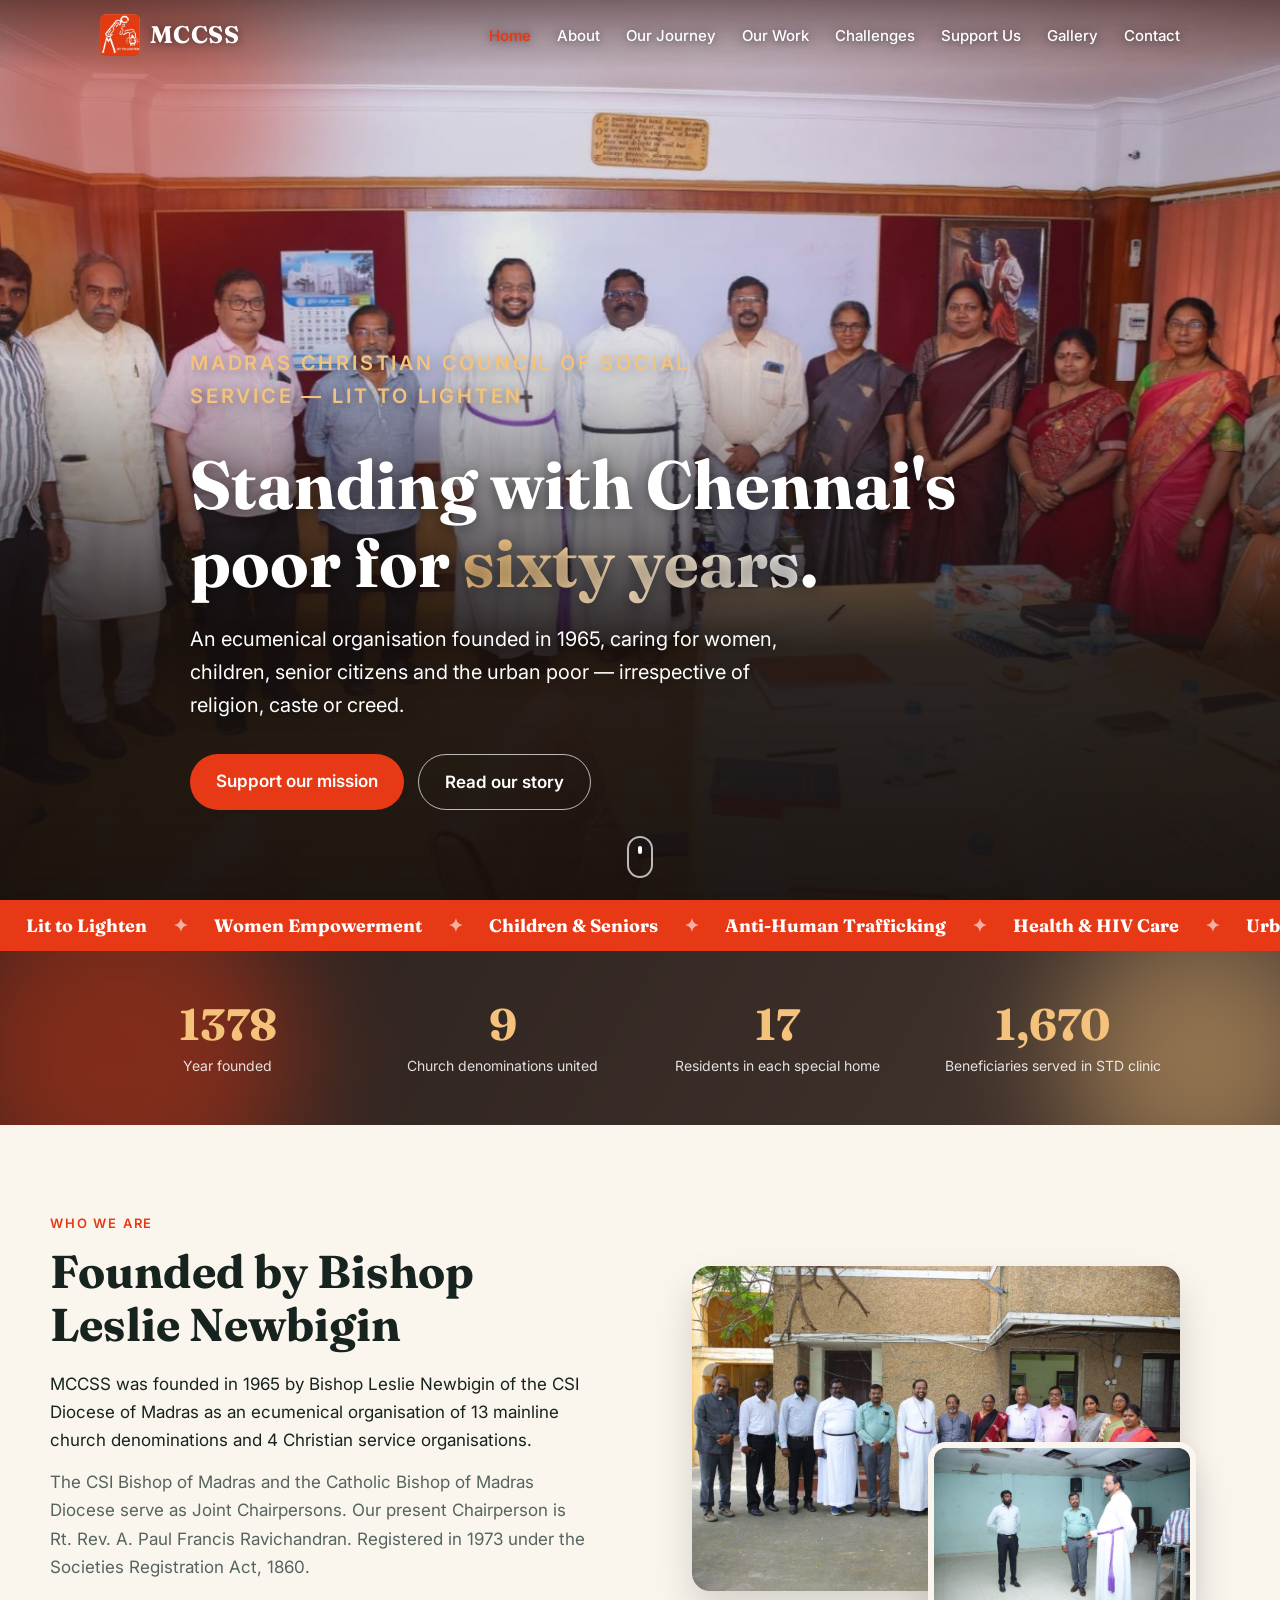
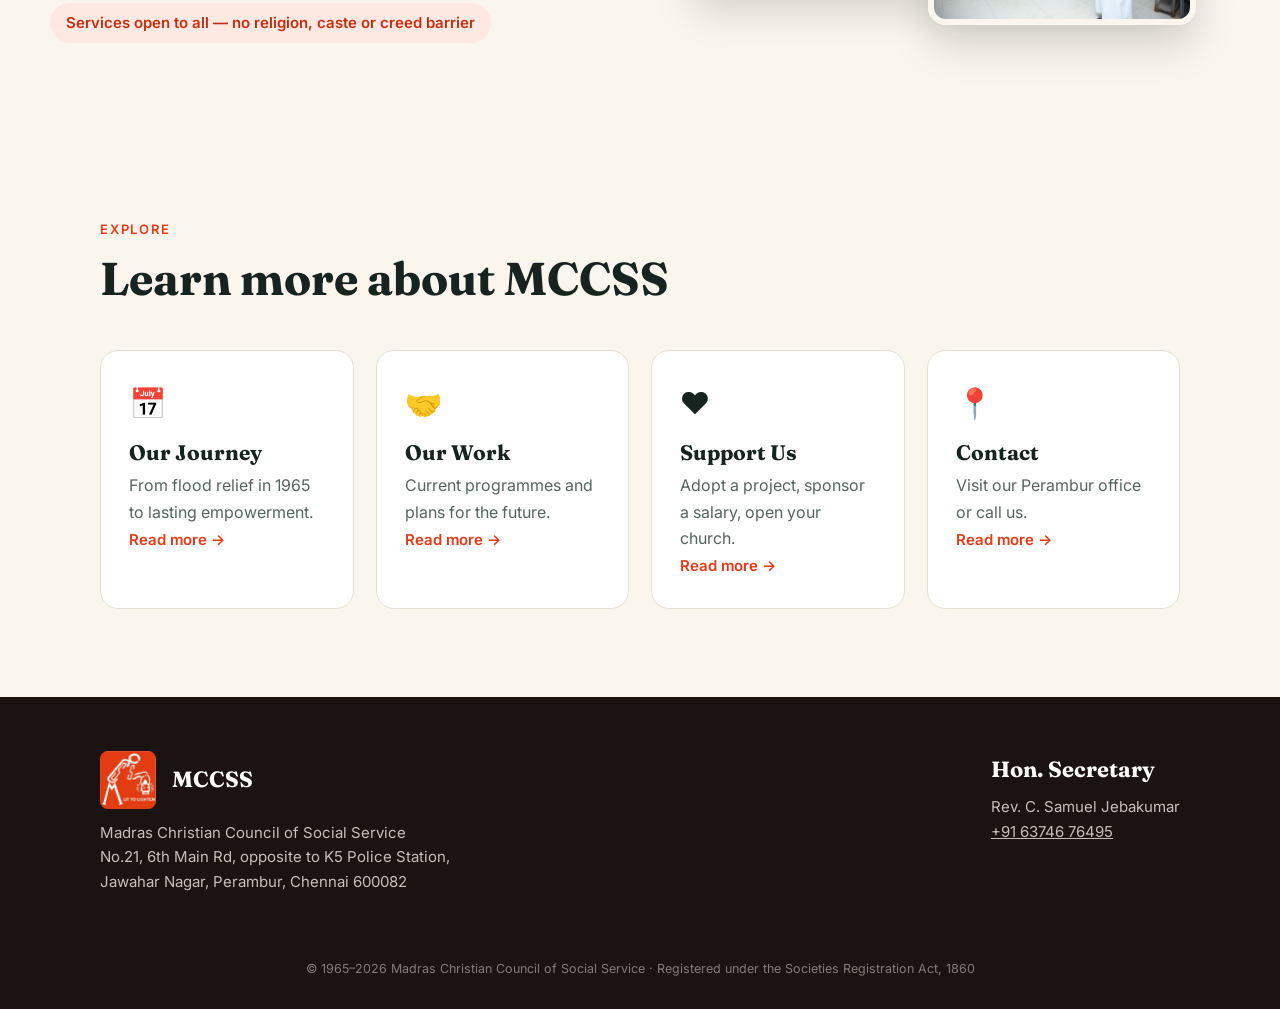
==== index.html @ bb4eff81 "Add MCCSS multi-page website Co-Authored-By: Claude Sonnet 5.5 <noreply@anthropic.com>" ====
<!doctype html>
<html lang="en">
<head>
<meta charset="utf-8">
<link rel="icon" type="image/png" href="img/logo.png">
<meta name="viewport" content="width=device-width,initial-scale=1">
<title>MCCSS — Madras Christian Council of Social Service</title>
<meta name="description" content="Serving Chennai's poor, women and children since 1965. An ecumenical social service organisation open to all irrespective of religion, caste or creed.">
<link rel="preconnect" href="https://fonts.googleapis.com">
<link href="https://fonts.googleapis.com/css2?family=Fraunces:opsz,wght@9..144,500;9..144,700&family=Inter:wght@400;500;600&display=swap" rel="stylesheet">
<link rel="stylesheet" href="css/style.css">
<link rel="stylesheet" href="css/anim.css">
</head>
<body>
<nav id="nav"><div class="wrap">
 <a class="logo" href="index.html"><img src="img/logo.png" alt="" width="40" height="42"><span>MCCSS</span></a>
 <button class="menu" aria-label="Menu" onclick="document.getElementById('m').classList.toggle('o')">&#9776;</button>
 <ul id="m" onclick="this.classList.remove('o')"><li><a href="index.html" class="on">Home</a></li><li><a href="about.html">About</a></li><li><a href="journey.html">Our Journey</a></li><li><a href="programmes.html">Our Work</a></li><li><a href="challenges.html">Challenges</a></li><li><a href="support.html">Support Us</a></li><li><a href="gallery.html">Gallery</a></li><li><a href="contact.html">Contact</a></li></ul>
</div></nav>

<header class="hero" id="top"><div class="wrap">
 <p class="eyebrow">Madras Christian Council of Social Service — Lit to Lighten</p>
 <h1>Standing with Chennai's poor for <em>sixty years</em>.</h1>
 <p>An ecumenical organisation founded in 1965, caring for women, children, senior citizens and the urban poor — irrespective of religion, caste or creed.</p>
 <div class="btns"><a class="btn" href="support.html">Support our mission</a><a class="btn ghost" href="journey.html">Read our story</a></div>
</div></header>
<div class="stats"><div class="wrap">
 <div><b data-n="1965" data-plain="1">0</b><span>Year founded</span></div>
 <div><b data-n="13">0</b><span>Church denominations united</span></div>
 <div><b data-n="25">0</b><span>Residents in each special home</span></div>
 <div><b data-n="2500" data-plus="1">0</b><span>Beneficiaries served in STD clinic</span></div>
</div></div>

<section id="about"><div class="wrap about">
 <div class="rv">
  <p class="eyebrow">Who we are</p>
  <h2>Founded by Bishop Leslie Newbigin</h2>
  <p>MCCSS was founded in 1965 by Bishop Leslie Newbigin of the CSI Diocese of Madras as an ecumenical organisation of 13 mainline church denominations and 4 Christian service organisations.</p>
  <p>The CSI Bishop of Madras and the Catholic Bishop of Madras Diocese serve as Joint Chairpersons. Our present Chairperson is Rt. Rev. A. Paul Francis Ravichandran. Registered in 1973 under the Societies Registration Act, 1860.</p>
  <span class="pill">Services open to all — no religion, caste or creed barrier</span>
 </div>
 <div class="pics rv"><img src="img/image10.jpg" alt="MCCSS Executive Committee members outside the office" loading="lazy"><img src="img/image7.jpg" alt="Joint Chairperson's visit to MCCSS" loading="lazy"></div>
</div></section>

<section class="ex"><div class="wrap">
 <p class="eyebrow">Explore</p><h2>Learn more about MCCSS</h2>
 <div class="grid">
  <a class="card rv" href="journey.html"><div class="ic">&#128197;</div><h3>Our Journey</h3><p>From flood relief in 1965 to lasting empowerment.</p><span>Read more &rarr;</span></a>
  <a class="card rv" href="programmes.html"><div class="ic">&#129309;</div><h3>Our Work</h3><p>Current programmes and plans for the future.</p><span>Read more &rarr;</span></a>
  <a class="card rv" href="support.html"><div class="ic">&#10084;&#65039;</div><h3>Support Us</h3><p>Adopt a project, sponsor a salary, open your church.</p><span>Read more &rarr;</span></a>
  <a class="card rv" href="contact.html"><div class="ic">&#128205;</div><h3>Contact</h3><p>Visit our Perambur office or call us.</p><span>Read more &rarr;</span></a>
 </div>
</div></section>

<footer><div class="wrap">
 <div><div class="brandmark"><img src="img/logo.png" alt="MCCSS — Lit to Lighten" width="56" height="58"><h4 style="margin:0">MCCSS</h4></div><p>Madras Christian Council of Social Service<br>No.21, 6th Main Rd, opposite to K5 Police Station,<br>Jawahar Nagar, Perambur, Chennai 600082</p></div>
 <div><h4>Hon. Secretary</h4><p>Rev. C. Samuel Jebakumar<br><a href="tel:+916374676495">+91 63746 76495</a></p></div>
 <small>© 1965–2026 Madras Christian Council of Social Service · Registered under the Societies Registration Act, 1860</small>
</div></footer>

<script src="js/main.js"></script>
<script src="js/anim.js"></script>
</body>
</html>
---- css/style.css ----
:root{--ink:#16231f;--muted:#55645f;--bg:#faf6ee;--card:#fff;--green:#c42f10;--green-d:#2a201d;--saffron:#e73916;--rose:#b5483a;--line:#e6dfd0;--r:18px}
*{box-sizing:border-box;margin:0}
html{scroll-behavior:smooth}
body{font:17px/1.65 Inter,system-ui,sans-serif;color:var(--ink);background:var(--bg)}
h1,h2,h3{font-family:Fraunces,Georgia,serif;line-height:1.15;font-weight:700}
img{max-width:100%;display:block}
a{color:inherit}
.wrap{max-width:1120px;margin:0 auto;padding:0 20px}
section{padding:88px 0}
.eyebrow{font-size:13px;letter-spacing:.14em;text-transform:uppercase;color:var(--saffron);font-weight:600;margin-bottom:12px}
h2{font-size:clamp(30px,4.5vw,46px);margin-bottom:18px}
.lead{color:var(--muted);max-width:640px;font-size:19px}
/* nav */
nav{position:fixed;inset:0 0 auto;z-index:50;transition:.3s;padding:14px 0}
nav.s{background:rgba(250,246,238,.94);backdrop-filter:blur(8px);box-shadow:0 1px 0 var(--line)}
nav .wrap{display:flex;align-items:center;justify-content:space-between}
.logo{font-family:Fraunces,serif;font-weight:700;font-size:24px;text-decoration:none;color:#fff;letter-spacing:.02em}
nav.s .logo{color:var(--green)}
.logo{display:flex;align-items:center;gap:10px}.logo img{border-radius:6px}
.lead-g .card{text-align:center}
.lead-g .card b{display:block;font:700 20px Fraunces,serif;color:#b8321a;margin-bottom:4px}
.lead-g .card span{color:var(--muted);font-size:15px}
.brandmark{display:flex;gap:16px;align-items:center;margin-bottom:12px}.brandmark img{border-radius:8px}
nav ul{display:flex;gap:26px;list-style:none;padding:0}
nav ul a{text-decoration:none;font-size:15px;font-weight:500;color:#fff}
nav.s ul a{color:var(--ink)}
.btn{display:inline-block;padding:13px 26px;border-radius:99px;background:var(--saffron);color:#fff;font-weight:600;text-decoration:none;transition:.2s;border:0;cursor:pointer}
.btn:hover{transform:translateY(-2px);box-shadow:0 8px 20px rgba(231,57,22,.35)}
.btn.ghost{background:transparent;border:1.5px solid rgba(255,255,255,.7);color:#fff}
.menu{display:none;background:none;border:0;color:#fff;font-size:26px;cursor:pointer}
nav.s .menu{color:var(--ink)}
/* hero */
.hero{min-height:100vh;display:flex;align-items:flex-end;color:#fff;padding:140px 0 70px;position:relative;
background:linear-gradient(180deg,rgba(28,20,18,.55),rgba(28,20,18,.92)),url(../img/hero.webp) center 8%/cover}
.hero h1{font-size:clamp(40px,7vw,84px);max-width:900px;margin-bottom:22px}
.hero h1 em{font-style:normal;color:#f4c27a}
.hero p{max-width:600px;font-size:20px;opacity:.92;margin-bottom:32px}
.hero .btns{display:flex;gap:14px;flex-wrap:wrap}
/* stats */
.stats{background:var(--green-d);color:#fff;padding:46px 0}
.stats .wrap{display:grid;grid-template-columns:repeat(4,1fr);gap:20px;text-align:center}
.stats b{display:block;font:700 44px Fraunces,serif;color:#f4c27a}
.stats span{font-size:14px;opacity:.85}
/* about */
.about{display:grid;grid-template-columns:1.1fr 1fr;gap:56px;align-items:center}
.about .pics{position:relative}
.about .pics img{border-radius:var(--r);box-shadow:0 20px 40px rgba(0,0,0,.15)}
.about .pics img+img{position:absolute;width:55%;right:-16px;bottom:-34px;border:6px solid var(--bg)}
.about p+p{margin-top:14px;color:var(--muted)}
.pill{display:inline-block;margin-top:22px;padding:8px 16px;border-radius:99px;background:#fde8e2;color:var(--green);font-weight:600;font-size:15px}
/* timeline */
.tl{background:var(--card)}
.line{position:relative;margin-top:50px;padding-left:34px;border-left:2px solid var(--line)}
.ev{position:relative;padding:0 0 38px}
.ev::before{content:"";position:absolute;left:-43px;top:6px;width:16px;height:16px;border-radius:50%;background:var(--saffron);border:4px solid var(--card);box-shadow:0 0 0 2px var(--saffron)}
.ev time{font:700 22px Fraunces,serif;color:var(--green)}
.ev h3{font-size:20px;margin:2px 0 6px}
.ev p{color:var(--muted);max-width:720px}
/* work cards */
.grid{display:grid;grid-template-columns:repeat(auto-fit,minmax(250px,1fr));gap:22px;margin-top:44px}
.card{background:var(--card);border:1px solid var(--line);border-radius:var(--r);padding:28px;transition:.25s}
.card:hover{transform:translateY(-6px);box-shadow:0 16px 34px rgba(0,0,0,.08)}
.card .ic{font-size:30px;margin-bottom:12px}
.card h3{font-size:21px;margin-bottom:8px}
.card p{color:var(--muted);font-size:16px}
.tags{display:flex;flex-wrap:wrap;gap:10px;margin-top:30px}
.tags span{padding:8px 16px;border-radius:99px;background:#fde8e2;color:var(--green);font-size:15px;font-weight:500}
.tags.alt span{background:#fdf0d8;color:#7a4d0e}
h3.sub{margin-top:44px;font-size:22px}
/* crisis */
.crisis{background:var(--green-d);color:#fff}
.crisis .lead{color:#d8d0cb}
.crisis .grid .card{background:rgba(255,255,255,.07);border-color:rgba(255,255,255,.14)}
.crisis .card p{color:#d8d0cb}
.crisis .card h3{color:#f4c27a}
/* help */
.help .grid .card{border-top:4px solid var(--saffron)}
.cta{margin-top:50px;background:linear-gradient(120deg,var(--green),var(--green-d));color:#fff;border-radius:26px;padding:48px;display:flex;justify-content:space-between;gap:28px;align-items:center;flex-wrap:wrap}
.cta h3{font-size:30px;margin-bottom:6px}
.cta p{opacity:.88}
/* gallery */
.gal{background:var(--card)}
.gg{display:grid;grid-template-columns:repeat(3,1fr);gap:14px;margin-top:40px}
.gg figure{overflow:hidden;border-radius:14px;position:relative;aspect-ratio:4/3;background:#ddd}
.gg img{width:100%;height:100%;object-fit:cover;transition:.5s}
.gg figure:hover img{transform:scale(1.06)}
.gg figcaption{position:absolute;inset:auto 0 0;padding:34px 14px 12px;color:#fff;font-size:14px;background:linear-gradient(transparent,rgba(0,0,0,.75))}
.gg .w{grid-column:span 2}
.cn{display:grid;grid-template-columns:1fr 1.3fr;gap:24px;margin-top:40px}
.map{width:100%;min-height:360px;border:0;border-radius:var(--r)}
@media(max-width:820px){.cn{grid-template-columns:1fr}}
footer{background:#1a1311;color:#c9bfba;padding:54px 0 30px;font-size:15px}
footer .wrap{display:flex;justify-content:space-between;gap:30px;flex-wrap:wrap}
footer h4{font-family:Fraunces,serif;color:#fff;font-size:22px;margin-bottom:8px}
footer small{display:block;margin-top:34px;text-align:center;opacity:.6;width:100%}
.rv{opacity:0;transform:translateY(28px);transition:.7s}
.rv.in{opacity:1;transform:none}
@media(max-width:820px){
 section{padding:62px 0}
 .about{grid-template-columns:1fr}.about .pics img+img{right:0}
 .stats .wrap{grid-template-columns:1fr 1fr}
 .gg{grid-template-columns:1fr 1fr}
 .menu{display:block}
 nav ul{position:absolute;top:100%;left:0;right:0;flex-direction:column;background:var(--bg);padding:18px 20px;gap:14px;display:none;box-shadow:0 10px 20px rgba(0,0,0,.1)}
 nav ul.o{display:flex}nav ul a{color:var(--ink)}
 .cta{padding:32px}
}
@media(prefers-reduced-motion:reduce){.rv{opacity:1;transform:none;transition:none}html{scroll-behavior:auto}}
.ph{background:linear-gradient(120deg,var(--green-d),var(--green));color:#fff;padding:130px 0 56px}
.ph h1{font-size:clamp(34px,5.5vw,58px)}
.ph p{opacity:.88;max-width:620px;margin-top:10px;font-size:19px}
.ph .eyebrow{color:#f4c27a}
nav ul a.on{color:var(--saffron)!important;font-weight:600}
.ex .card{text-decoration:none;display:block}
.ex .card span{color:var(--saffron);font-weight:600;font-size:15px}
.hero .eyebrow{color:#f4c27a}
.crisis .eyebrow,.stats .eyebrow{color:#f4c27a}
---- css/anim.css ----
/* ===== animation layer ===== */
@keyframes up{from{opacity:0;transform:translateY(40px)}to{opacity:1;transform:none}}
@keyframes zoom{from{transform:scale(1)}to{transform:scale(1.14)}}
@keyframes float{0%,100%{transform:translate(0,0) scale(1)}50%{transform:translate(30px,-40px) scale(1.12)}}
@keyframes shine{to{background-position:200% center}}
@keyframes pulse{0%{box-shadow:0 0 0 0 rgba(231,57,22,.55)}100%{box-shadow:0 0 0 16px rgba(231,57,22,0)}}
@keyframes tick{to{transform:translateX(-50%)}}
@keyframes bob{0%,100%{transform:translateY(0)}50%{transform:translateY(10px)}}
@keyframes drop{from{opacity:0;transform:translateY(-100%)}to{opacity:1;transform:none}}
@keyframes fade{from{opacity:0}to{opacity:1}}
body{animation:fade .6s ease both}
nav{animation:drop .7s ease both}
#bar{position:fixed;top:0;left:0;height:4px;width:100%;transform-origin:left;transform:scaleX(0);background:linear-gradient(90deg,var(--saffron),#f4c27a);z-index:99}

/* hero */
.hero{overflow:hidden;isolation:isolate;background:none}
.hero::before{content:"";position:absolute;inset:-6%;z-index:-2;background:url(../img/hero.webp) center 8%/cover;animation:zoom 22s ease-in-out infinite alternate;will-change:transform}
.hero::after{content:"";position:absolute;inset:0;z-index:-1;background:linear-gradient(180deg,rgba(28,20,18,.55),rgba(28,20,18,.93))}
.blob{position:absolute;border-radius:50%;filter:blur(60px);opacity:.45;z-index:-1;animation:float 12s ease-in-out infinite;pointer-events:none}
.hero .eyebrow,.hero h1,.hero p,.hero .btns{animation:up .9s cubic-bezier(.2,.7,.2,1) both}
.hero .eyebrow{animation-delay:.2s}.hero h1{animation-delay:.4s}.hero p{animation-delay:.65s}.hero .btns{animation-delay:.85s}
.hero h1 em{background:linear-gradient(90deg,#f4c27a,#fff,#f4c27a);background-size:200% auto;-webkit-background-clip:text;background-clip:text;color:transparent;animation:shine 4s linear infinite}
.cue{position:absolute;bottom:22px;left:50%;width:26px;height:42px;border:2px solid rgba(255,255,255,.7);border-radius:20px;margin-left:-13px}
.cue::after{content:"";position:absolute;left:50%;top:8px;width:4px;height:8px;margin-left:-2px;border-radius:3px;background:#fff;animation:bob 1.4s ease-in-out infinite}
.ph{position:relative;overflow:hidden;isolation:isolate}
.ph h1,.ph p,.ph .eyebrow{animation:up .8s cubic-bezier(.2,.7,.2,1) both}
.ph h1{animation-delay:.15s}.ph p:last-child{animation-delay:.3s}

/* buttons */
.btn{position:relative;overflow:hidden}
.btn::after{content:"";position:absolute;top:0;left:-70%;width:50%;height:100%;background:linear-gradient(100deg,transparent,rgba(255,255,255,.55),transparent);transform:skewX(-20deg);transition:.7s}
.btn:hover::after{left:130%}
.btn:not(.ghost){animation:pulse 2.4s infinite}
.btn:hover{animation:none}

/* reveal variants */
.rv{transition:opacity .8s cubic-bezier(.2,.7,.2,1),transform .8s cubic-bezier(.2,.7,.2,1);transition-delay:var(--d,0s)}
.about>.rv:first-child,.ev:nth-child(odd){transform:translateX(-50px)}
.about>.pics,.ev:nth-child(even){transform:translateX(50px)}
.gg .rv{transform:scale(.88)}
.rv.in{opacity:1;transform:none}

/* cards */
.card{transition:transform .25s ease,box-shadow .25s ease,opacity .8s,border-color .3s}
.card.in:hover{border-color:var(--saffron)}
.card .ic{display:inline-block;transition:transform .4s cubic-bezier(.3,1.8,.5,1)}
.card:hover .ic{transform:scale(1.3) rotate(-8deg)}
.tags span{transition:.25s}
.tags span:hover{background:var(--saffron);color:#fff;transform:translateY(-3px) rotate(-2deg)}

/* timeline: line draws on scroll */
.line{border-left:0}
.line::before{content:"";position:absolute;left:-2px;top:0;bottom:0;width:2px;background:var(--line)}
.line::after{content:"";position:absolute;left:-2px;top:0;width:3px;height:calc(var(--p,0)*100%);background:linear-gradient(var(--saffron),var(--green-d));border-radius:3px}
.ev.in::before{animation:pulse 2s 2}
.ev time{display:inline-block;background:linear-gradient(90deg,var(--green),var(--saffron));-webkit-background-clip:text;background-clip:text;color:transparent}

/* stats */
.stats{background:linear-gradient(120deg,var(--green-d),#43342e,var(--green-d));background-size:200% 100%;animation:shine 12s linear infinite;position:relative;overflow:hidden;isolation:isolate}

/* ticker */
.tk{overflow:hidden;background:var(--saffron);color:#fff;padding:14px 0;font:700 18px Fraunces,serif;white-space:nowrap}
.tk div{display:inline-block;animation:tick 28s linear infinite}
.tk span{margin:0 26px}
.tk i{font-style:normal;opacity:.6}

/* gallery + lightbox */
.gg figure{cursor:zoom-in}
.gg figcaption{transform:translateY(100%);transition:.4s}
.gg figure:hover figcaption{transform:none}
#lb{position:fixed;inset:0;background:rgba(15,10,9,.92);display:none;align-items:center;justify-content:center;z-index:200;padding:24px;cursor:zoom-out}
#lb.o{display:flex;animation:fade .3s}
#lb img{max-height:88vh;border-radius:12px;animation:up .4s}
@media(hover:none){.gg figcaption{transform:none}}
@media(prefers-reduced-motion:reduce){*,*::before,*::after{animation:none!important;transition:none!important}.rv{opacity:1;transform:none}}

/* hero banners with photo, lighter overlay */
.ph{background:var(--green-d);min-height:300px;display:flex;align-items:flex-end;padding:150px 0 56px}
.ph .wrap{width:100%}
.ph::before{content:"";position:absolute;inset:-6%;z-index:-3;background:var(--bg-img) var(--bg-pos,center)/cover;animation:zoom 22s ease-in-out infinite alternate}
.ph::after{content:"";position:absolute;inset:0;z-index:-2;background:linear-gradient(90deg,rgba(28,20,18,.62),rgba(28,20,18,.18))}
.ph .blob{opacity:.25}
.ph h1,.ph p{text-shadow:0 2px 14px rgba(0,0,0,.45)}
.hero::after{background:linear-gradient(180deg,rgba(28,20,18,.25),rgba(28,20,18,.7))}
.hero h1,.hero p{text-shadow:0 2px 16px rgba(0,0,0,.5)}
nav:not(.s){background:linear-gradient(rgba(40,10,6,.55),transparent)}
nav:not(.s) ul a,nav:not(.s) .logo{text-shadow:0 1px 8px rgba(0,0,0,.5)}

.hero::after{background:linear-gradient(180deg,rgba(28,20,18,.1) 0%,rgba(28,20,18,.25) 28%,rgba(20,14,12,.92) 62%,rgba(20,14,12,.96) 100%)}
.hero h1{font-size:clamp(36px,5.6vw,68px)}
.hero{padding-bottom:90px}
.hero{min-height:max(100vh,min(960px,66vw))}
.hero::after{background:linear-gradient(180deg,rgba(28,20,18,.08) 0%,rgba(28,20,18,.12) 40%,rgba(20,14,12,.9) 72%,rgba(20,14,12,.96) 100%)}
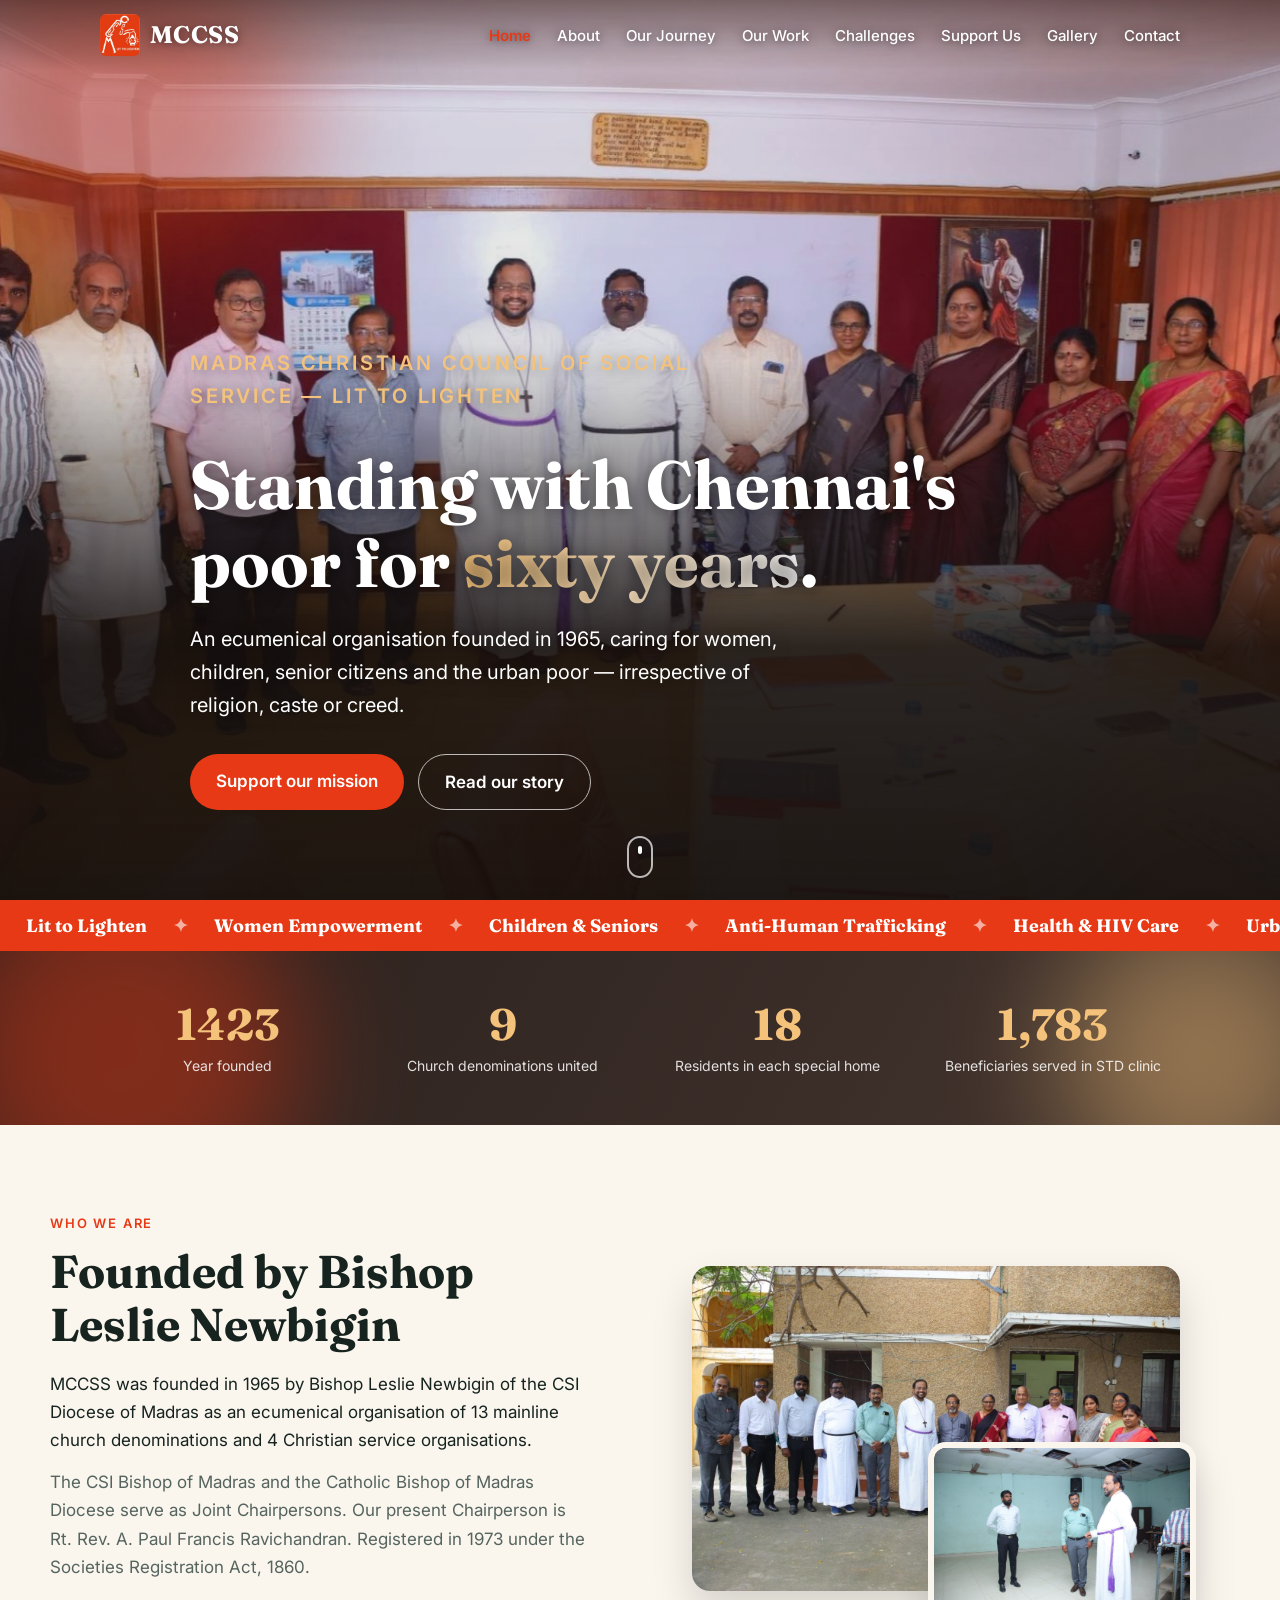
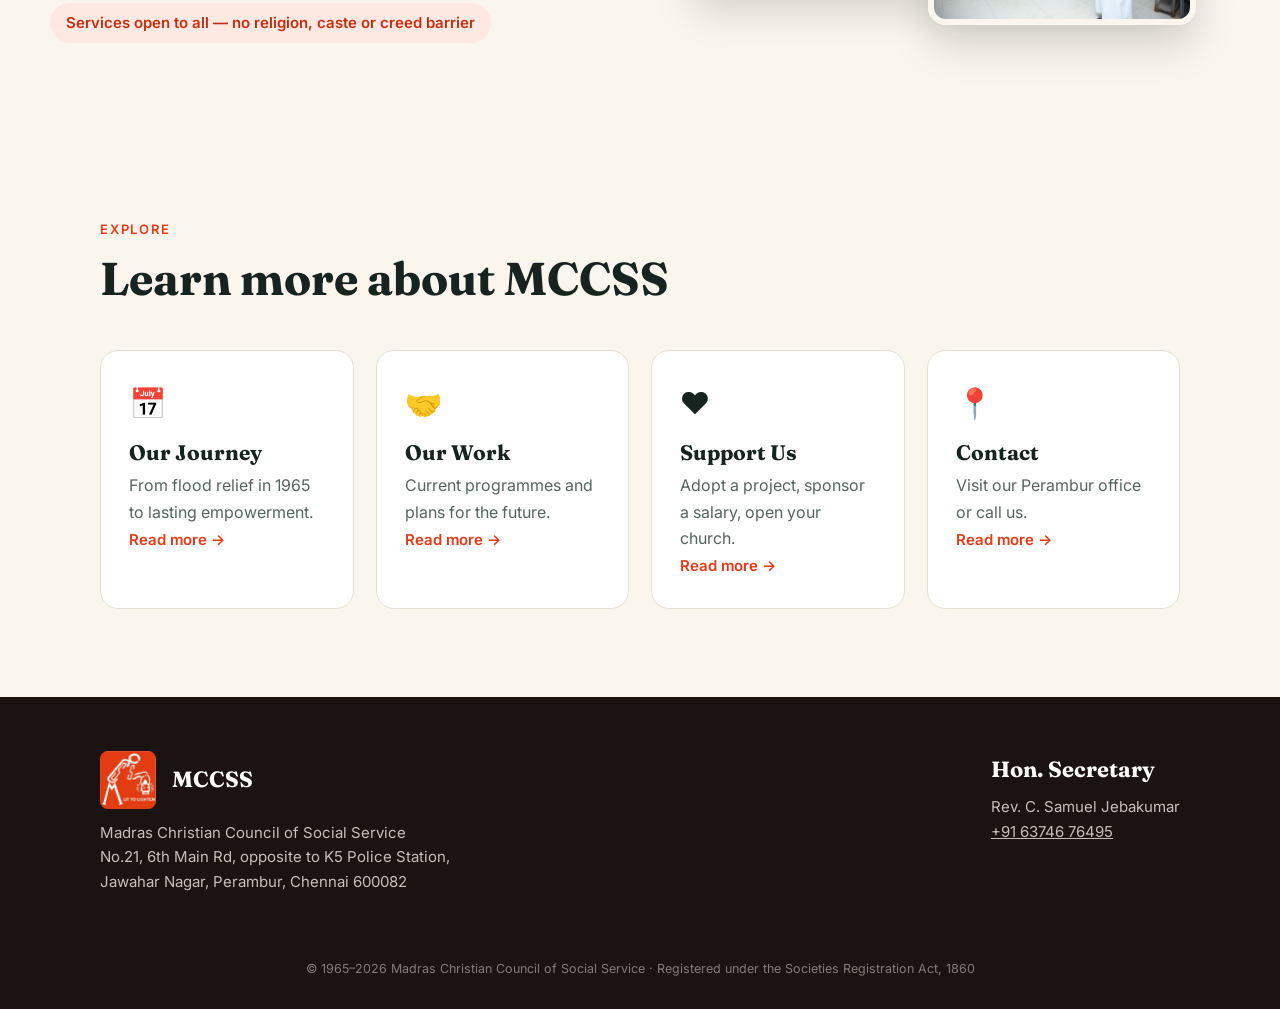
==== commit 8e37d9fe: "Use clean URLs without .html in internal links Co-Authored-By: Claude Sonnet 5.5 <noreply@anthropic." ====
--- a/index.html
+++ b/index.html
@@ -13,16 +13,16 @@
 </head>
 <body>
 <nav id="nav"><div class="wrap">
- <a class="logo" href="index.html"><img src="img/logo.png" alt="" width="40" height="42"><span>MCCSS</span></a>
+ <a class="logo" href="./"><img src="img/logo.png" alt="" width="40" height="42"><span>MCCSS</span></a>
  <button class="menu" aria-label="Menu" onclick="document.getElementById('m').classList.toggle('o')">&#9776;</button>
- <ul id="m" onclick="this.classList.remove('o')"><li><a href="index.html" class="on">Home</a></li><li><a href="about.html">About</a></li><li><a href="journey.html">Our Journey</a></li><li><a href="programmes.html">Our Work</a></li><li><a href="challenges.html">Challenges</a></li><li><a href="support.html">Support Us</a></li><li><a href="gallery.html">Gallery</a></li><li><a href="contact.html">Contact</a></li></ul>
+ <ul id="m" onclick="this.classList.remove('o')"><li><a href="./" class="on">Home</a></li><li><a href="about">About</a></li><li><a href="journey">Our Journey</a></li><li><a href="programmes">Our Work</a></li><li><a href="challenges">Challenges</a></li><li><a href="support">Support Us</a></li><li><a href="gallery">Gallery</a></li><li><a href="contact">Contact</a></li></ul>
 </div></nav>
 
 <header class="hero" id="top"><div class="wrap">
  <p class="eyebrow">Madras Christian Council of Social Service — Lit to Lighten</p>
  <h1>Standing with Chennai's poor for <em>sixty years</em>.</h1>
  <p>An ecumenical organisation founded in 1965, caring for women, children, senior citizens and the urban poor — irrespective of religion, caste or creed.</p>
- <div class="btns"><a class="btn" href="support.html">Support our mission</a><a class="btn ghost" href="journey.html">Read our story</a></div>
+ <div class="btns"><a class="btn" href="support">Support our mission</a><a class="btn ghost" href="journey">Read our story</a></div>
 </div></header>
 <div class="stats"><div class="wrap">
  <div><b data-n="1965" data-plain="1">0</b><span>Year founded</span></div>
@@ -45,10 +45,10 @@
 <section class="ex"><div class="wrap">
  <p class="eyebrow">Explore</p><h2>Learn more about MCCSS</h2>
  <div class="grid">
-  <a class="card rv" href="journey.html"><div class="ic">&#128197;</div><h3>Our Journey</h3><p>From flood relief in 1965 to lasting empowerment.</p><span>Read more &rarr;</span></a>
-  <a class="card rv" href="programmes.html"><div class="ic">&#129309;</div><h3>Our Work</h3><p>Current programmes and plans for the future.</p><span>Read more &rarr;</span></a>
-  <a class="card rv" href="support.html"><div class="ic">&#10084;&#65039;</div><h3>Support Us</h3><p>Adopt a project, sponsor a salary, open your church.</p><span>Read more &rarr;</span></a>
-  <a class="card rv" href="contact.html"><div class="ic">&#128205;</div><h3>Contact</h3><p>Visit our Perambur office or call us.</p><span>Read more &rarr;</span></a>
+  <a class="card rv" href="journey"><div class="ic">&#128197;</div><h3>Our Journey</h3><p>From flood relief in 1965 to lasting empowerment.</p><span>Read more &rarr;</span></a>
+  <a class="card rv" href="programmes"><div class="ic">&#129309;</div><h3>Our Work</h3><p>Current programmes and plans for the future.</p><span>Read more &rarr;</span></a>
+  <a class="card rv" href="support"><div class="ic">&#10084;&#65039;</div><h3>Support Us</h3><p>Adopt a project, sponsor a salary, open your church.</p><span>Read more &rarr;</span></a>
+  <a class="card rv" href="contact"><div class="ic">&#128205;</div><h3>Contact</h3><p>Visit our Perambur office or call us.</p><span>Read more &rarr;</span></a>
  </div>
 </div></section>
 
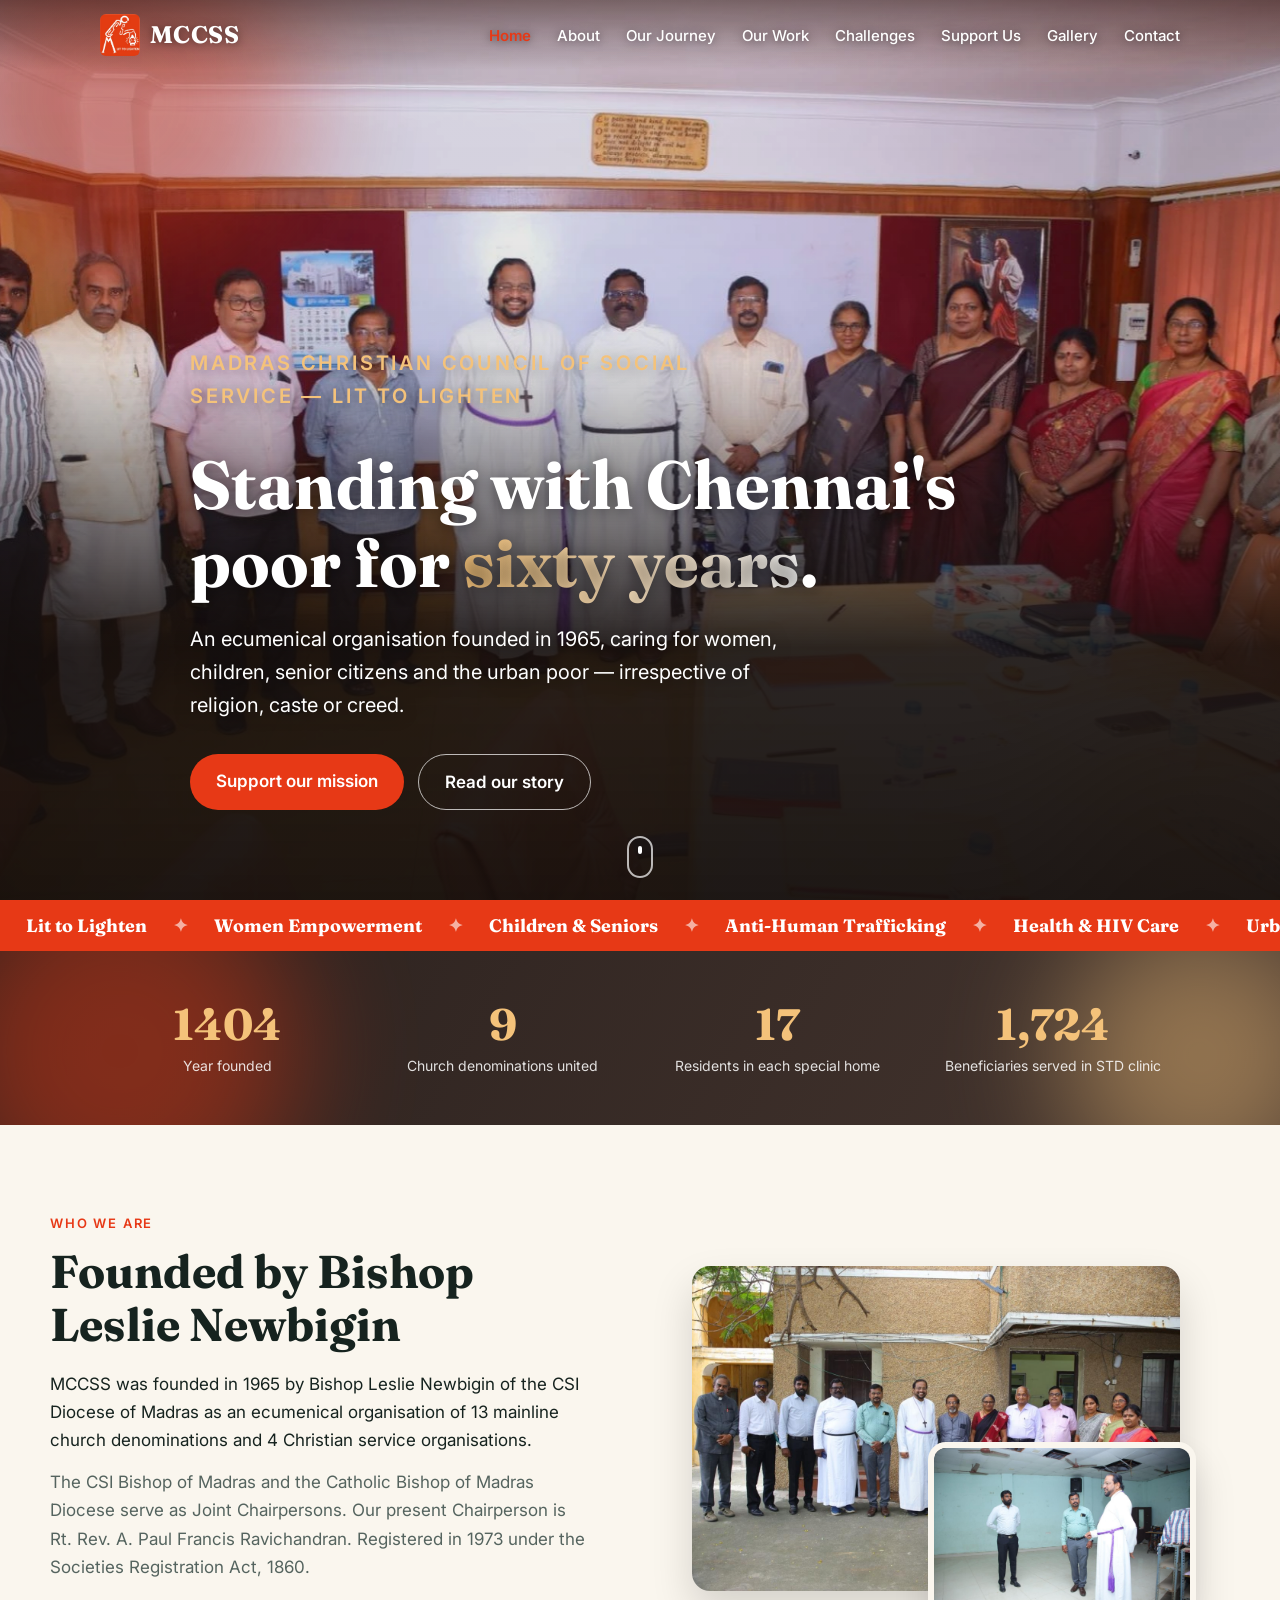
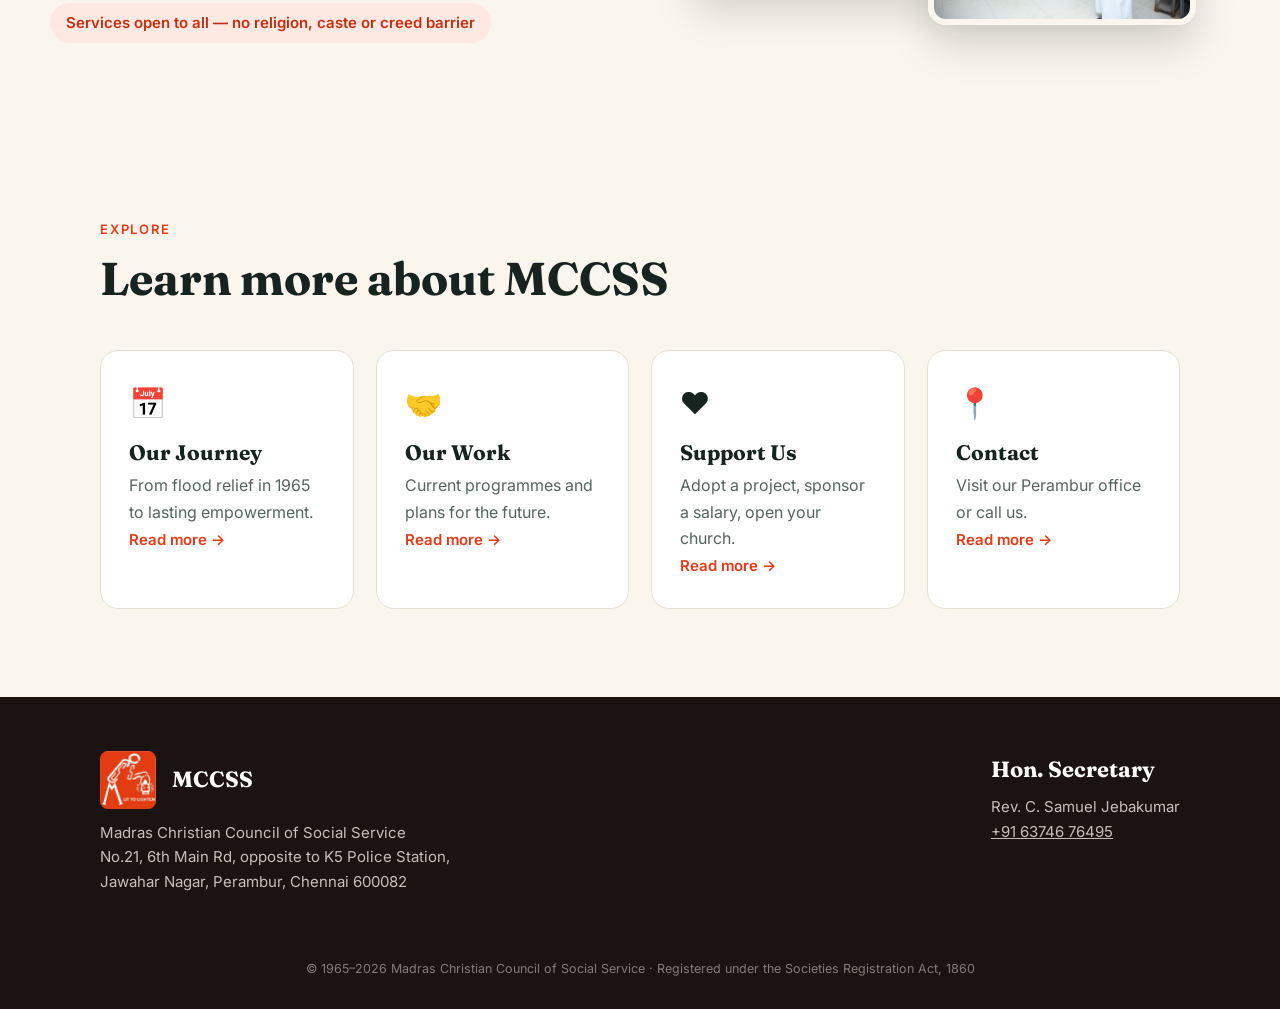
==== commit b2e52584: "Add square favicon set from the MCCSS logo Co-Authored-By: Claude Sonnet 5.5 <noreply@anthropic.com>" ====
--- a/index.html
+++ b/index.html
@@ -2,7 +2,10 @@
 <html lang="en">
 <head>
 <meta charset="utf-8">
-<link rel="icon" type="image/png" href="img/logo.png">
+<link rel="icon" href="favicon.ico" sizes="any">
+<link rel="icon" type="image/png" sizes="32x32" href="favicon-32.png">
+<link rel="icon" type="image/png" sizes="192x192" href="favicon-192.png">
+<link rel="apple-touch-icon" href="apple-touch-icon.png">
 <meta name="viewport" content="width=device-width,initial-scale=1">
 <title>MCCSS — Madras Christian Council of Social Service</title>
 <meta name="description" content="Serving Chennai's poor, women and children since 1965. An ecumenical social service organisation open to all irrespective of religion, caste or creed.">
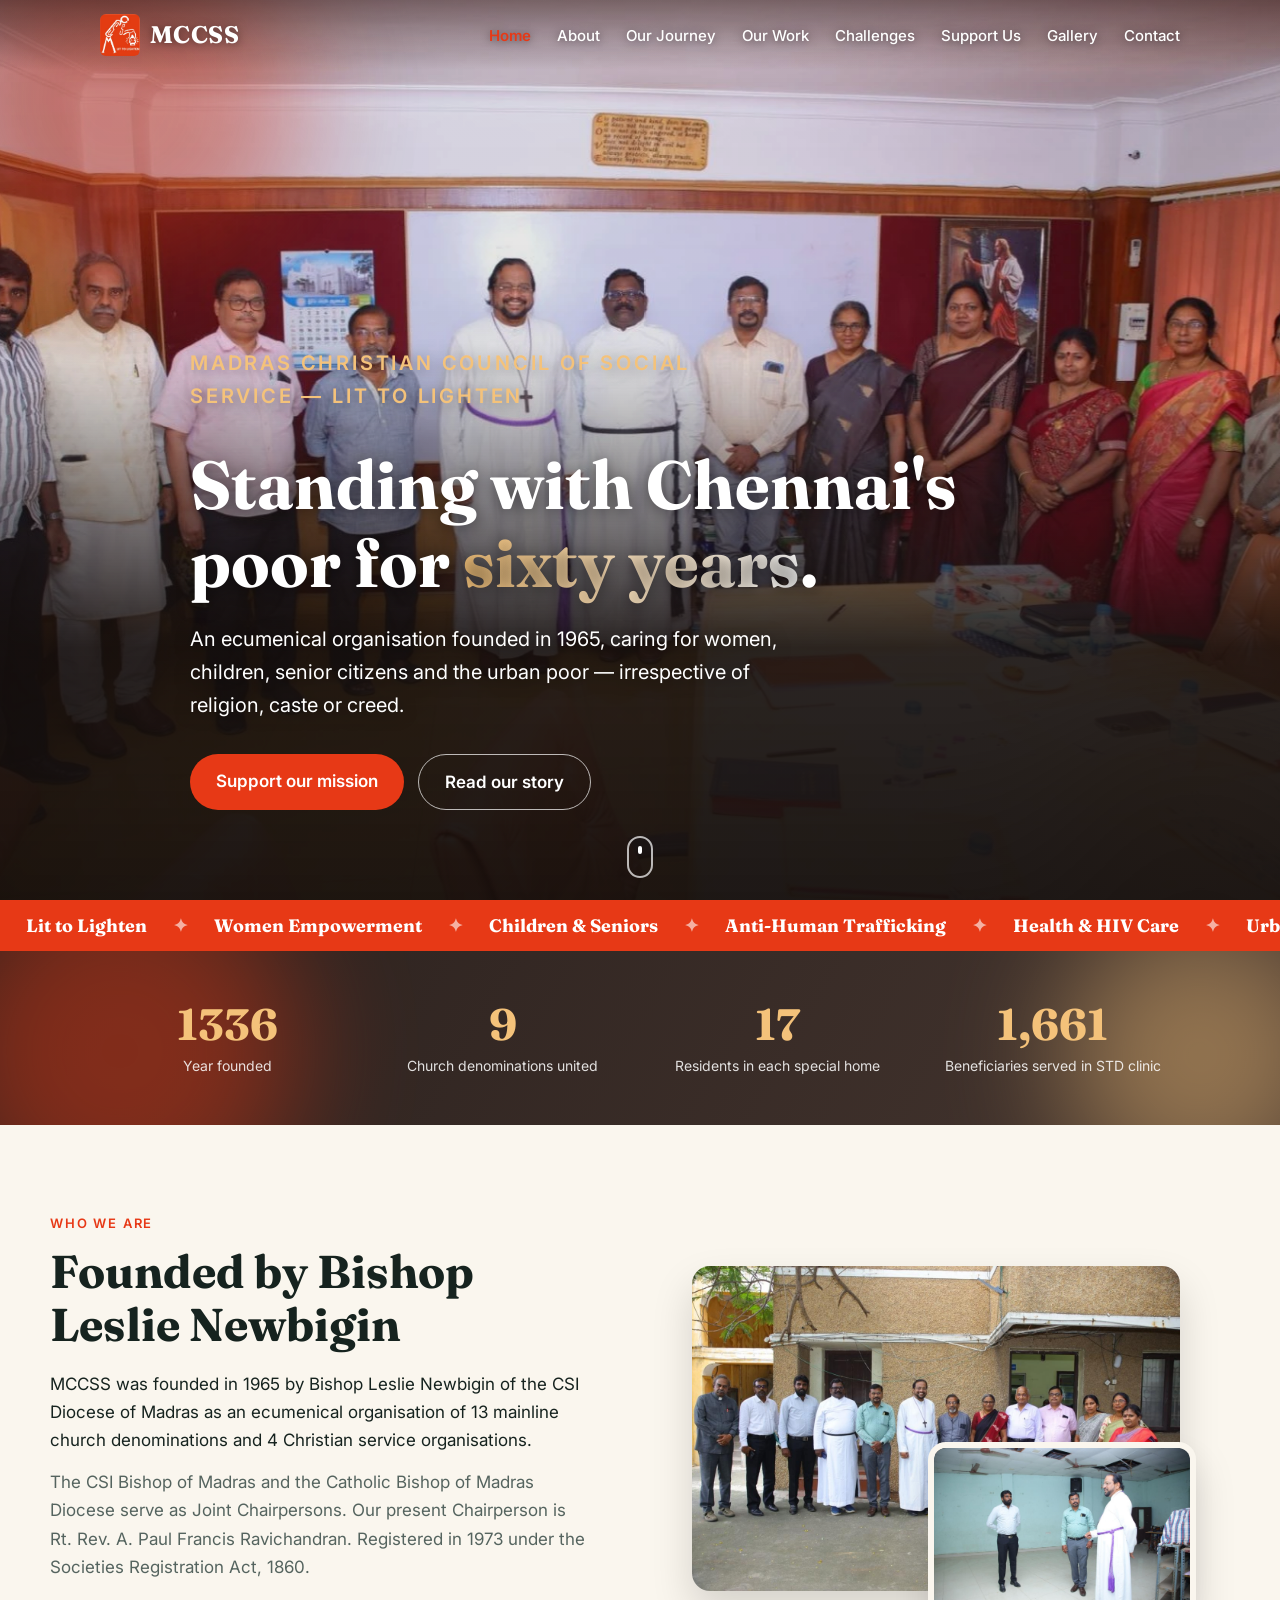
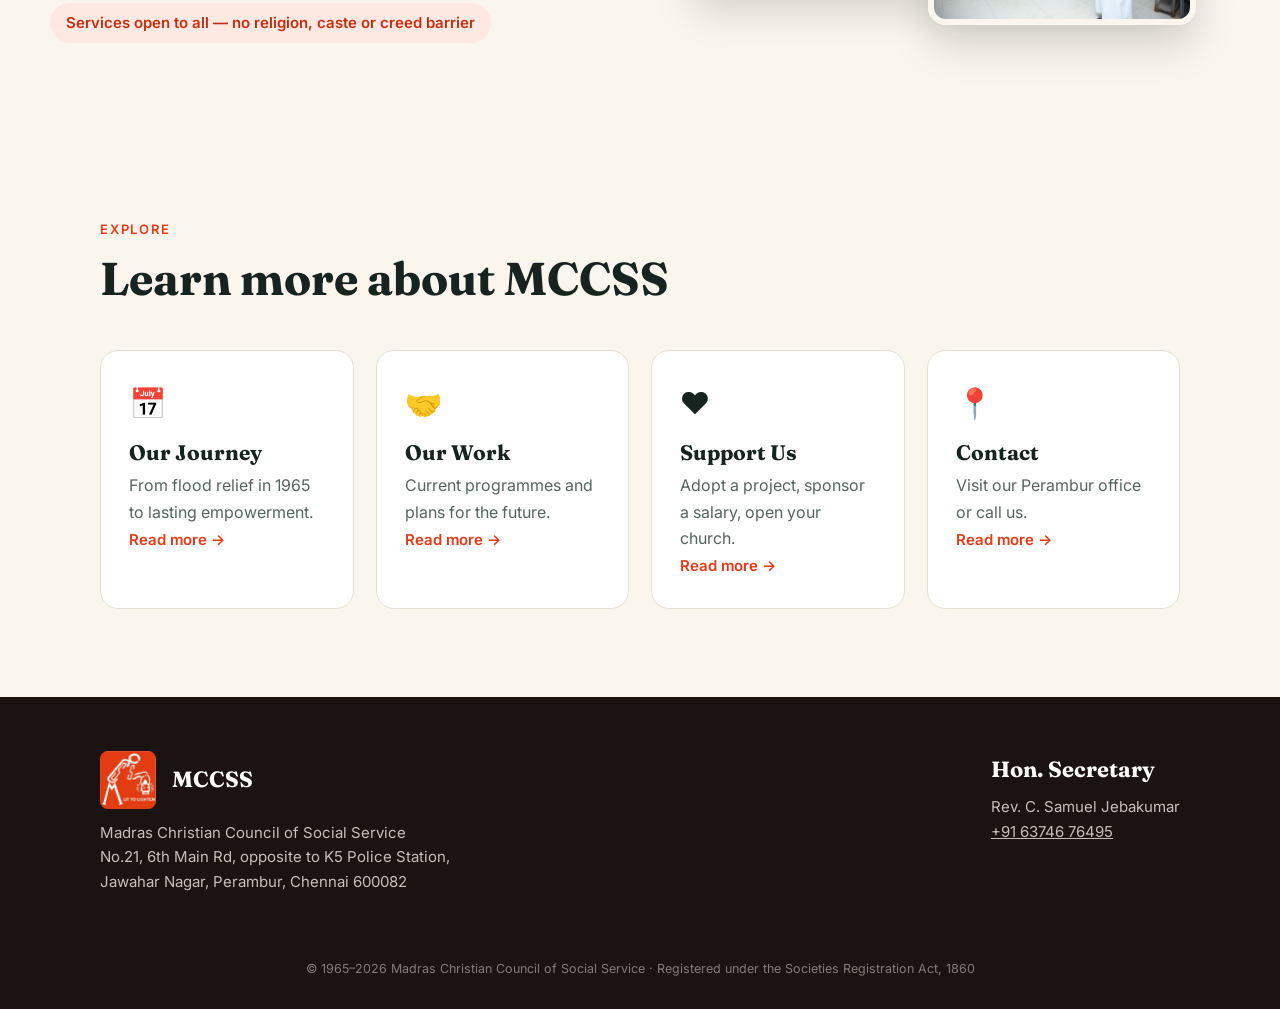
==== commit 18784a1d: "Cache-bust CSS/JS so phones load the mobile fixes Co-Authored-By: Claude Sonnet 5.5 <noreply@anthrop" ====
--- a/index.html
+++ b/index.html
@@ -11,8 +11,8 @@
 <meta name="description" content="Serving Chennai's poor, women and children since 1965. An ecumenical social service organisation open to all irrespective of religion, caste or creed.">
 <link rel="preconnect" href="https://fonts.googleapis.com">
 <link href="https://fonts.googleapis.com/css2?family=Fraunces:opsz,wght@9..144,500;9..144,700&family=Inter:wght@400;500;600&display=swap" rel="stylesheet">
-<link rel="stylesheet" href="css/style.css">
-<link rel="stylesheet" href="css/anim.css">
+<link rel="stylesheet" href="css/style.css?v=3">
+<link rel="stylesheet" href="css/anim.css?v=3">
 </head>
 <body>
 <nav id="nav"><div class="wrap">
@@ -61,7 +61,7 @@
  <small>© 1965–2026 Madras Christian Council of Social Service · Registered under the Societies Registration Act, 1860</small>
 </div></footer>
 
-<script src="js/main.js"></script>
-<script src="js/anim.js"></script>
+<script src="js/main.js?v=3"></script>
+<script src="js/anim.js?v=3"></script>
 </body>
 </html>
--- a/css/anim.css
+++ b/css/anim.css
@@ -91,3 +91,31 @@
 .hero{padding-bottom:90px}
 .hero{min-height:max(100vh,min(960px,66vw))}
 .hero::after{background:linear-gradient(180deg,rgba(28,20,18,.08) 0%,rgba(28,20,18,.12) 40%,rgba(20,14,12,.9) 72%,rgba(20,14,12,.96) 100%)}
+
+/* mobile fit: no sideways scroll */
+html,body{overflow-x:clip;max-width:100%}
+@media(max-width:820px){
+ .about>.rv:first-child,.about>.pics,.ev:nth-child(odd),.ev:nth-child(even){transform:translateY(30px)}
+ .rv.in,.about>.pics.in,.ev.in{transform:none}
+ .hero{min-height:100svh;padding:120px 0 90px}
+ .hero h1{font-size:clamp(32px,9vw,44px)}
+ .hero p{font-size:17px}
+ .hero .eyebrow{font-size:12px}
+ .ph{min-height:240px;padding:120px 0 40px}
+ .ph h1{font-size:clamp(30px,9vw,40px)}
+ .ph p{font-size:16px}
+ .blob{width:220px!important;height:220px!important}
+ .tk{font-size:15px}
+ .stats b{font-size:34px}
+ .cta{padding:28px}.cta h3{font-size:24px}
+ .cn{gap:16px}.map{min-height:280px}
+ h2{font-size:clamp(26px,7.5vw,34px)}
+}
+@media(max-width:820px){
+ .hero{background:#1c1412}
+ .hero::before{inset:0;background:#1c1412 url(../img/hero.webp) center top/auto 62% no-repeat;animation:none}
+ .hero::after{background:linear-gradient(180deg,rgba(20,14,12,.05) 0%,rgba(20,14,12,.15) 30%,rgba(20,14,12,.95) 58%,#14100e 100%)}
+}
+@media(max-width:820px){nav ul a{text-shadow:none!important}}
+
+html{overflow-x:hidden}
